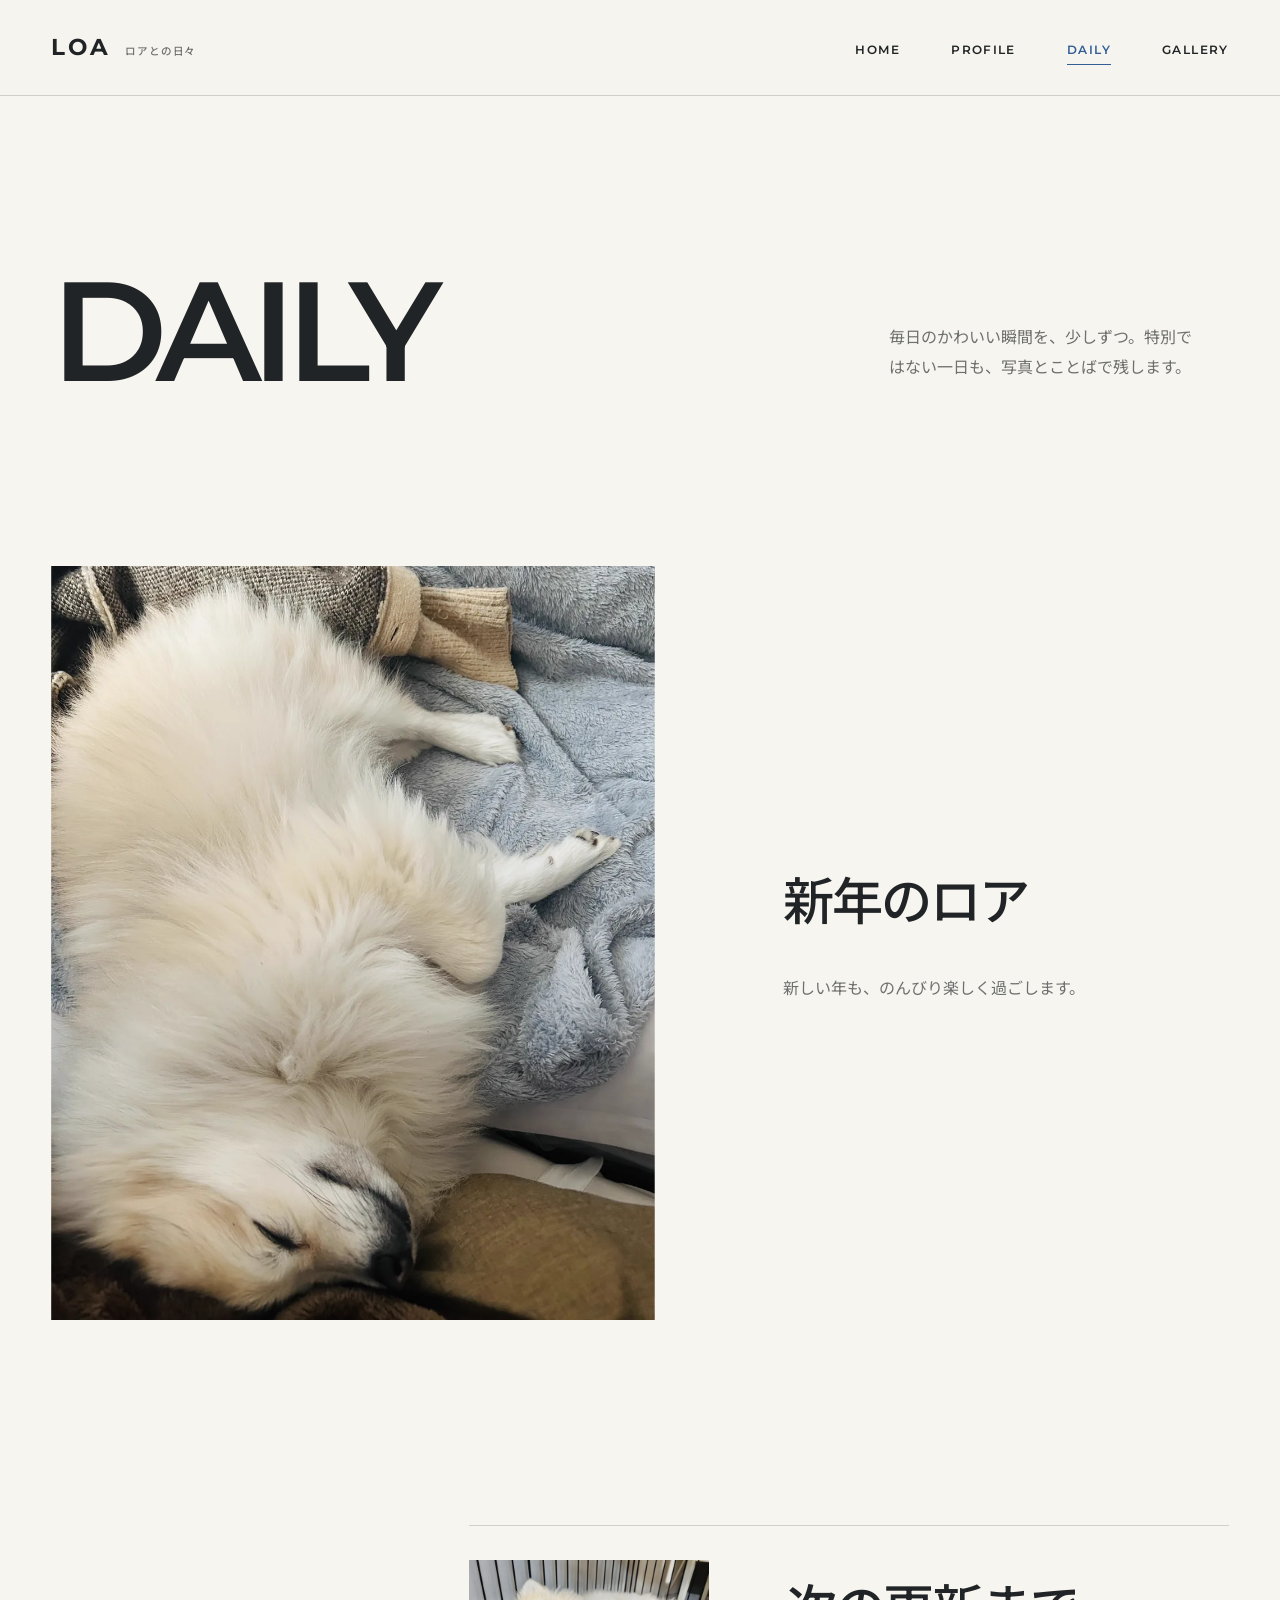
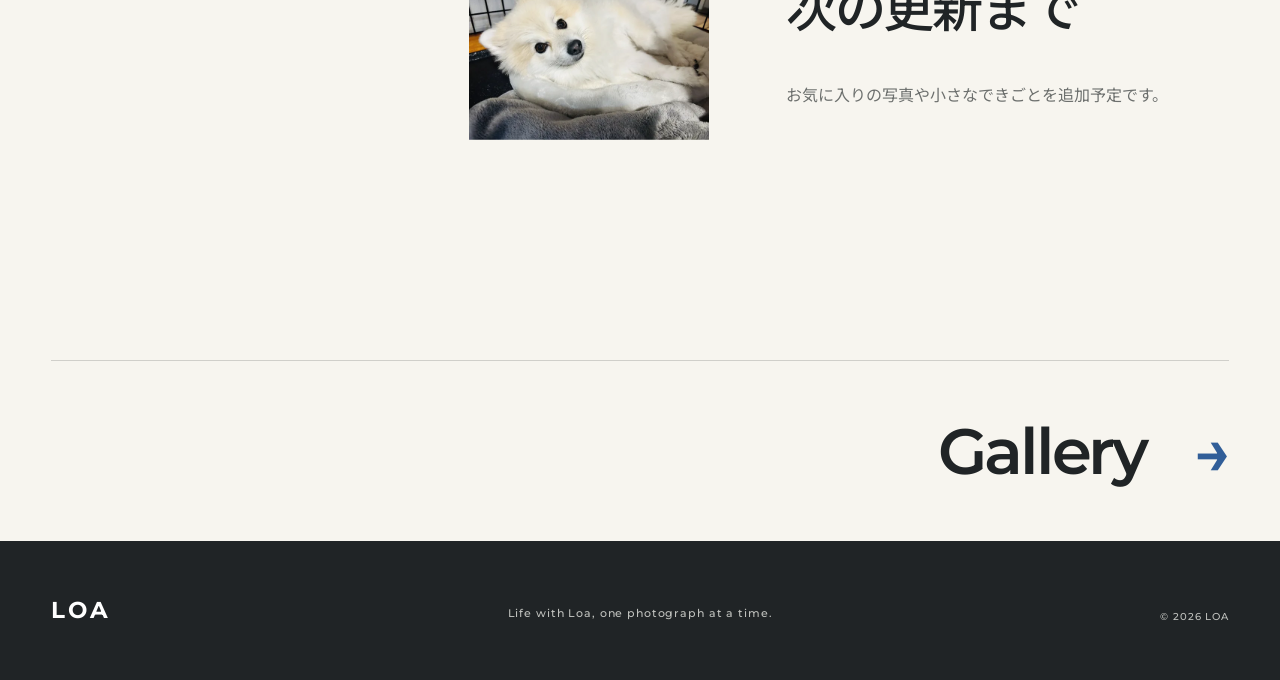
==== daily.html @ 18ad0489 "Simplify daily page heading" ====
<!doctype html><html lang="ja" class="no-js"><head>
<meta charset="utf-8"><meta name="viewport" content="width=device-width, initial-scale=1"><title>日々の記録｜LOA</title><meta name="description" content="ロアとの何気ない毎日の記録。季節の写真や家での小さな出来事を紹介します。"><link rel="canonical" href="https://kan-official.com/roa_site/daily.html">
<meta property="og:type" content="website"><meta property="og:locale" content="ja_JP"><meta property="og:site_name" content="LOA"><meta property="og:title" content="日々の記録｜LOA"><meta property="og:description" content="ロアとの何気ない毎日の記録。"><meta property="og:url" content="https://kan-official.com/roa_site/daily.html"><meta property="og:image" content="https://kan-official.com/roa_site/images/sinnnen.JPG"><meta name="twitter:card" content="summary_large_image"><meta name="theme-color" content="#f7f5ef">
<link rel="icon" href="favicon.svg" type="image/svg+xml"><link rel="preconnect" href="https://fonts.googleapis.com"><link rel="preconnect" href="https://fonts.gstatic.com" crossorigin><link href="https://fonts.googleapis.com/css2?family=Montserrat:wght@500;600;700&family=Noto+Sans+JP:wght@400;500;600&display=swap" rel="stylesheet"><link rel="stylesheet" href="style.css"><script>document.documentElement.classList.replace('no-js', 'js');</script><script src="script.js" defer></script></head>
<body><a class="skip-link" href="#main">本文へ移動</a><header class="site-header" data-header><nav class="nav" aria-label="メインナビゲーション"><a class="brand" href="index.html" aria-label="LOA ホーム">LOA<span>ロアとの日々</span></a><button class="menu-button" type="button" aria-expanded="false" aria-controls="site-menu"><span class="menu-button__label">Menu</span><span class="menu-button__icon" aria-hidden="true"></span></button><div class="menu-panel" id="site-menu"><ul><li><a href="index.html">Home</a></li><li><a href="profile.html">Profile</a></li><li><a href="daily.html" aria-current="page">Daily</a></li><li><a href="gallery.html">Gallery</a></li></ul></div></nav></header>
<main id="main"><header class="page-hero page-hero--journal section-wrap"><h1 data-reveal="text">DAILY</h1><p data-reveal="text">毎日のかわいい瞬間を、少しずつ。特別ではない一日も、写真とことばで残します。</p></header>
<section class="journal-list section-wrap" aria-label="日々の記録"><article class="journal-entry"><div class="journal-entry__image" data-reveal="image"><picture><source type="image/webp" srcset="images/optimized/sinnnen-640.webp 640w, images/optimized/sinnnen-1280.webp 1280w" sizes="(max-width: 760px) 100vw, 52vw"><img src="images/sinnnen.JPG" width="1108" height="1342" alt="新年の飾りをつけたロア" fetchpriority="high"></picture></div><div class="journal-entry__body" data-reveal="text"><h2>新年のロア</h2><p>新しい年も、のんびり楽しく過ごします。</p></div></article>
<aside class="journal-note" data-reveal="text" aria-labelledby="next-update"><div class="journal-note__image"><picture><source type="image/webp" srcset="images/optimized/hausuhyoi-640.webp 640w, images/optimized/hausuhyoi-1280.webp 1280w" sizes="(max-width: 760px) 46vw, 24vw"><img src="images/hausuhyoi.jpg" width="1477" height="1108" alt="ベッドでこちらを見つめるロア" loading="lazy" decoding="async"></picture></div><div><h2 id="next-update">次の更新まで</h2><p>お気に入りの写真や小さなできごとを追加予定です。</p></div></aside></section>
<nav class="next-page section-wrap" aria-label="次のページ"><a href="gallery.html">Gallery <span aria-hidden="true">→</span></a></nav></main>
<footer class="site-footer"><a class="brand brand--footer" href="index.html">LOA</a><p>Life with Loa, one photograph at a time.</p><small>&copy; 2026 LOA</small></footer></body></html>
---- style.css ----
:root {
    --paper: #f7f5ef;
    --ink: #202426;
    --muted: #6d706e;
    --blue: #315e98;
    --pale-blue: #d9e5f0;
    --line: rgba(32, 36, 38, .18);
    --white: #fff;
    --content: 1180px;
    --gutter: clamp(20px, 4vw, 64px);
    --ease: cubic-bezier(.22, 1, .36, 1);
}

*, *::before, *::after { box-sizing: border-box; }
html { scroll-behavior: smooth; }
body { margin: 0; overflow-x: hidden; color: var(--ink); background: var(--paper); font-family: "Noto Sans JP", system-ui, sans-serif; font-size: 16px; line-height: 1.9; }
body.menu-open, body.lightbox-open { overflow: hidden; }
img { display: block; width: 100%; height: auto; }
picture { display: block; }
a { color: inherit; }
button { color: inherit; font: inherit; }
h1, h2, p, figure { margin-top: 0; }
h1, h2 { font-weight: 500; line-height: 1.22; letter-spacing: -.04em; }
h2 { font-size: clamp(2rem, 5vw, 4.75rem); }
.section-wrap { width: min(var(--content), calc(100% - var(--gutter) * 2)); margin-inline: auto; }
.skip-link { position: fixed; z-index: 200; top: 8px; left: 8px; padding: 10px 16px; color: white; background: var(--ink); transform: translateY(-150%); }
.skip-link:focus { transform: none; }
:focus-visible { outline: 2px solid var(--blue); outline-offset: 4px; }

.site-header { position: relative; z-index: 50; height: 96px; border-bottom: 1px solid var(--line); background: rgba(247, 245, 239, .94); }
.nav { display: flex; align-items: center; justify-content: space-between; width: min(var(--content), calc(100% - var(--gutter) * 2)); height: 100%; margin-inline: auto; }
.brand { display: inline-flex; align-items: baseline; gap: 14px; font: 700 1.45rem/1 "Montserrat", sans-serif; letter-spacing: .13em; text-decoration: none; }
.brand span { color: var(--muted); font: 500 .66rem/1 "Noto Sans JP", sans-serif; letter-spacing: .08em; }
.menu-panel ul { display: flex; align-items: center; gap: clamp(22px, 4vw, 52px); margin: 0; padding: 0; list-style: none; }
.menu-panel a { position: relative; padding: 8px 0; font: 600 .72rem/1 "Montserrat", sans-serif; letter-spacing: .12em; text-decoration: none; text-transform: uppercase; }
.menu-panel a::after { content: ""; position: absolute; right: 0; bottom: 0; left: 0; height: 1px; background: var(--blue); transform: scaleX(0); transform-origin: right; transition: transform .35s var(--ease); }
.menu-panel a:hover::after, .menu-panel a[aria-current="page"]::after { transform: scaleX(1); transform-origin: left; }
.menu-panel a[aria-current="page"] { color: var(--blue); }
.menu-button { display: none; border: 0; background: transparent; }

.text-link { display: inline-flex; align-items: center; gap: 36px; padding-bottom: 7px; border-bottom: 1px solid currentColor; font-size: .86rem; font-weight: 600; letter-spacing: .06em; text-decoration: none; }
.text-link span { transition: transform .35s var(--ease); }
.text-link:hover span { transform: translate(5px, -2px); }

.hero { display: grid; grid-template-columns: minmax(0, 1.55fr) minmax(320px, .85fr); min-height: calc(100svh - 96px); }
.hero__photo { position: relative; min-height: 700px; overflow: hidden; background: #ddd; }
.hero__photo picture, .hero__photo img { height: 100%; }
.hero__photo img { object-fit: cover; object-position: center 43%; }
.photo-note { position: absolute; right: 26px; bottom: 22px; margin: 0; color: white; font: 500 .65rem/1.6 "Montserrat", sans-serif; letter-spacing: .12em; text-align: right; text-transform: uppercase; }
.hero__copy { display: flex; flex-direction: column; justify-content: center; padding: clamp(56px, 8vw, 130px) clamp(28px, 6vw, 96px); }
.hero__copy h1 { margin-bottom: 42px; font-family: "Montserrat", sans-serif; }
.hero__copy h1 span { display: block; margin-bottom: 7px; font-size: clamp(2.2rem, 4.4vw, 5rem); font-weight: 500; }
.hero__copy h1 strong { display: block; color: var(--blue); font-size: clamp(5.5rem, 10vw, 10.5rem); font-weight: 700; line-height: .8; letter-spacing: -.08em; }
.hero__lead { max-width: 33rem; margin-bottom: 38px; color: #424747; font-size: clamp(.96rem, 1.3vw, 1.08rem); line-height: 2.1; }

.intro { display: grid; grid-template-columns: 1fr; gap: clamp(42px, 5vw, 72px); padding-block: clamp(110px, 17vw, 230px); }
.intro h2 { margin: 0; font-size: clamp(2.2rem, 3.8vw, 4.6rem); }
.intro > p { max-width: none; margin: 0; color: var(--muted); font-size: clamp(.82rem, .95vw, 1rem); white-space: nowrap; }
.section-heading { display: flex; align-items: end; justify-content: space-between; gap: 40px; margin-bottom: clamp(46px, 7vw, 90px); }
.section-heading h2 { margin: 0; }
.selection { padding-top: clamp(64px, 8vw, 110px); padding-bottom: clamp(120px, 18vw, 240px); border-top: 1px solid var(--line); }
.selection-grid { display: grid; grid-template-columns: minmax(0, 1.35fr) minmax(230px, .65fr); gap: clamp(28px, 8vw, 110px); align-items: end; }
.selection-grid figure { margin-bottom: 0; }
.selection-grid__main img { aspect-ratio: 4 / 5; object-fit: cover; }
.selection-grid__side { padding-bottom: 5vw; }
.selection-grid__side img { aspect-ratio: 4 / 3; object-fit: cover; }
figcaption { display: flex; justify-content: space-between; gap: 20px; margin-top: 12px; color: var(--muted); font: 500 .64rem/1.5 "Montserrat", sans-serif; letter-spacing: .1em; text-transform: uppercase; }

.journal-callout { display: grid; grid-template-columns: 1fr; padding-block: clamp(90px, 13vw, 170px); border-top: 1px solid var(--line); }
.journal-callout > div { grid-column: 1; }
.journal-callout h2 { max-width: 900px; margin-bottom: 32px; padding-bottom: 32px; border-bottom: 1px solid var(--line); font-size: clamp(2.2rem, 4vw, 4rem); }
.journal-callout div > p { max-width: 620px; margin-bottom: 34px; color: var(--muted); }
.profile-callout { display: grid; grid-template-columns: 1fr 1fr; align-items: center; gap: clamp(46px, 10vw, 140px); padding-bottom: clamp(120px, 18vw, 230px); }
.profile-callout__image img { aspect-ratio: 4 / 5; object-fit: cover; }
.profile-callout h2 { font: 600 clamp(3.6rem, 7vw, 7rem)/.9 "Montserrat", sans-serif; letter-spacing: -.07em; }
.profile-callout p { max-width: 430px; margin-bottom: 38px; color: var(--muted); }
.instagram { display: flex; align-items: end; justify-content: space-between; gap: 50px; padding-block: clamp(70px, 9vw, 115px); border-top: 1px solid var(--line); }
.instagram h2 { margin: 0; font: 500 clamp(2rem, 4vw, 4.2rem)/1.05 "Montserrat", sans-serif; }
.text-link--large { font: 600 clamp(1.2rem, 2vw, 1.75rem)/1.2 "Montserrat", sans-serif; }

.page-hero { display: grid; grid-template-columns: .5fr 1.15fr .55fr; gap: 46px; align-items: end; padding-block: clamp(90px, 14vw, 190px); }
.page-hero h1 { margin: 0; font: 600 clamp(4.6rem, 11vw, 10.5rem)/.79 "Montserrat", sans-serif; letter-spacing: -.075em; }
.page-hero h1 em { color: var(--blue); font-style: normal; }
.page-hero > p:last-child { max-width: 310px; margin: 0 0 5px; color: var(--muted); }
.page-hero--profile { grid-template-columns: minmax(0, 1.3fr) minmax(400px, .7fr); }
.page-hero--profile h1 { white-space: nowrap; font-size: clamp(4.5rem, 8.4vw, 9rem); }
.page-hero--profile > p span { display: block; width: max-content; white-space: nowrap; }
.profile-layout { display: grid; grid-template-columns: 1.12fr .88fr; gap: clamp(50px, 11vw, 150px); align-items: center; padding-bottom: clamp(120px, 18vw, 230px); }
.profile-layout__photo img { aspect-ratio: 3 / 4; object-fit: cover; }
.profile-layout__copy h2 { margin-bottom: 32px; font-size: clamp(2.2rem, 4.3vw, 4.4rem); }
.profile-layout__copy h2 span { display: block; width: max-content; white-space: nowrap; }
.profile-layout__copy > p { color: var(--muted); }
.facts { display: grid; grid-template-columns: minmax(260px, .72fr) minmax(0, 1.28fr); gap: clamp(56px, 9vw, 118px); align-items: start; padding-block: clamp(84px, 10vw, 132px); border-top: 1px solid var(--line); }
.facts__intro { position: sticky; top: 132px; padding-top: 8px; }
.facts h2 { margin: 0 0 26px; font-size: clamp(2.8rem, 4.6vw, 4.5rem); }
.facts__lead { max-width: 18rem; margin: 0; color: var(--muted); font-size: .94rem; line-height: 2; }
.facts__content { min-width: 0; }
.facts__photo { position: relative; margin: 0 0 34px; }
.facts__photo img { aspect-ratio: 16 / 9; object-fit: cover; object-position: center 61%; }
.facts dl { margin: 0; padding: 0; border-top: 1px solid var(--ink); border-bottom: 1px solid var(--line); }
.facts dl div { display: grid; grid-template-columns: 132px 1fr; align-items: baseline; padding: 24px 2px; border-bottom: 1px solid var(--line); }
.facts dl div:last-child { border-bottom: 0; }
.facts dt { color: var(--muted); font-size: .75rem; letter-spacing: .08em; }
.facts dd { margin: 0; font-size: clamp(1rem, 1.35vw, 1.18rem); font-weight: 500; letter-spacing: .01em; }
.next-page { display: flex; align-items: center; justify-content: flex-end; padding-block: 58px; border-top: 1px solid var(--line); }
.next-page a { display: flex; gap: 48px; font: 600 clamp(2.2rem, 5vw, 4.8rem)/1 "Montserrat", sans-serif; letter-spacing: -.05em; text-decoration: none; }
.next-page a span { color: var(--blue); transition: transform .35s var(--ease); }
.next-page a:hover span { transform: translateX(8px); }

.page-hero--journal, .page-hero--gallery { grid-template-columns: minmax(0, 1.4fr) minmax(240px, .6fr); }
.journal-list { padding-bottom: clamp(120px, 18vw, 220px); }
.journal-entry { display: grid; grid-template-columns: 1.15fr .85fr; gap: clamp(45px, 10vw, 130px); align-items: center; }
.journal-entry__image img { aspect-ratio: 4 / 5; object-fit: cover; }
.journal-entry__body h2, .journal-note h2 { font-size: clamp(2rem, 4vw, 4.1rem); }
.journal-entry__body > p:last-child, .journal-note p:last-child { color: var(--muted); }
.journal-note { display: grid; grid-template-columns: 240px 1fr; gap: clamp(30px, 6vw, 80px); align-items: center; width: min(760px, 80%); margin: clamp(100px, 16vw, 210px) 0 0 auto; padding-top: 34px; border-top: 1px solid var(--line); }
.journal-note__image img { aspect-ratio: 4 / 3; object-fit: cover; }

.gallery { display: grid; grid-template-columns: repeat(12, 1fr); gap: clamp(70px, 12vw, 170px) clamp(16px, 3vw, 42px); padding-bottom: clamp(120px, 18vw, 230px); }
.gallery-item { margin: 0; }
.gallery-item button { display: block; width: 100%; padding: 0; overflow: hidden; border: 0; background: transparent; cursor: zoom-in; }
.gallery-item img { transition: transform .7s var(--ease); }
.gallery-item button:hover img { transform: scale(1.025); }
.gallery-item--portrait { grid-column: 1 / span 7; }
.gallery-item--small { grid-column: 9 / span 4; align-self: end; }
.gallery-item--offset { grid-column: 2 / span 5; }
.gallery-item--landscape { grid-column: 7 / span 6; margin-top: 9vw; }
.gallery-item--portrait-end { grid-column: 4 / span 6; }
.gallery-item figcaption span { color: var(--blue); }

.lightbox[hidden] { display: none; }
.lightbox { position: fixed; z-index: 100; inset: 0; display: grid; place-items: center; color: white; }
.lightbox__backdrop { position: absolute; inset: 0; background: rgba(15, 17, 18, .95); }
.lightbox__content { position: relative; display: flex; flex-direction: column; width: min(100% - 40px, 1380px); height: min(100% - 36px, 900px); }
.lightbox__close { align-self: end; margin-bottom: 12px; padding: 8px 0 8px 18px; border: 0; color: white; background: transparent; font: 500 .72rem/1 "Montserrat", sans-serif; letter-spacing: .1em; text-transform: uppercase; cursor: pointer; }
.lightbox__close span { margin-left: 9px; font-size: 1.4rem; }
.lightbox__stage { display: grid; grid-template-columns: 54px minmax(0, 1fr) 54px; flex: 1; align-items: center; min-height: 0; }
.lightbox__stage img { width: 100%; height: 100%; object-fit: contain; }
.lightbox__nav { width: 46px; height: 46px; border: 1px solid rgba(255,255,255,.45); border-radius: 50%; color: white; background: transparent; cursor: pointer; }
.lightbox__meta { display: flex; justify-content: space-between; gap: 30px; padding: 14px 54px 0; font-size: .78rem; }
.lightbox__meta p { margin: 0; }

.site-footer { display: grid; grid-template-columns: 1fr auto 1fr; align-items: end; gap: 30px; padding: 58px var(--gutter); color: var(--paper); background: var(--ink); }
.brand--footer { color: white; }
.site-footer p { margin: 0; color: #bfc1bd; font: 500 .68rem/1.6 "Montserrat", sans-serif; letter-spacing: .08em; }
.site-footer small { justify-self: end; color: #bfc1bd; font: 500 .65rem/1 "Montserrat", sans-serif; letter-spacing: .08em; }

.js [data-reveal] { opacity: 0; }
.js [data-reveal="image"] { clip-path: inset(0 0 12% 0); transform: translateY(16px); }
.js [data-reveal="text"] { transform: translateY(24px); }
.js [data-reveal].is-visible { opacity: 1; transform: none; transition: opacity .8s var(--ease), transform .9s var(--ease), clip-path 1.05s var(--ease); clip-path: inset(0); }

@media (max-width: 1100px) {
    .page-hero--profile, .profile-layout { grid-template-columns: 1fr; }
    .page-hero--profile { align-items: start; }
    .page-hero--profile > p:last-child { max-width: none; white-space: nowrap; font-size: clamp(.72rem, 1.8vw, 1rem); }
    .profile-layout { gap: 70px; }
    .profile-layout__copy h2 { white-space: nowrap; }
}

@media (max-width: 900px) {
    .site-header { height: 76px; }
    .brand span { display: none; }
    .menu-button { position: relative; z-index: 2; display: flex; align-items: center; gap: 12px; padding: 10px 0; cursor: pointer; }
    .menu-button__label { font: 600 .68rem/1 "Montserrat", sans-serif; letter-spacing: .12em; text-transform: uppercase; }
    .menu-button__icon, .menu-button__icon::before { display: block; width: 24px; height: 1px; background: currentColor; transition: transform .35s var(--ease); }
    .menu-button__icon { position: relative; }
    .menu-button__icon::before { content: ""; position: absolute; top: 7px; }
    .menu-button[aria-expanded="true"] .menu-button__icon { transform: translateY(3px) rotate(45deg); }
    .menu-button[aria-expanded="true"] .menu-button__icon::before { transform: translateY(-7px) rotate(-90deg); }
    .menu-panel { position: fixed; inset: 0; display: grid; place-items: center; padding: 100px 30px 40px; visibility: hidden; background: var(--paper); opacity: 0; transform: translateY(-12px); transition: opacity .35s var(--ease), transform .35s var(--ease), visibility .35s; }
    .menu-panel.is-open { visibility: visible; opacity: 1; transform: none; }
    .menu-panel ul { flex-direction: column; align-items: flex-start; gap: 28px; }
    .menu-panel a { font-size: clamp(2.4rem, 11vw, 5rem); letter-spacing: -.04em; text-transform: none; }
    .hero { grid-template-columns: 1fr; }
    .hero__photo { min-height: 70svh; }
    .hero__copy { padding-block: 74px 105px; }
    .intro, .profile-layout, .facts, .journal-entry { grid-template-columns: 1fr; }
    .intro > p { white-space: normal; }
    .facts { gap: 56px; }
    .facts__intro { position: static; max-width: 32rem; }
    .page-hero, .page-hero--journal, .page-hero--gallery, .page-hero--profile { grid-template-columns: 1fr; align-items: start; }
    .page-hero > p:last-child { max-width: 520px; }
    .profile-layout { gap: 70px; }
}

@media (max-width: 650px) {
    :root { --gutter: 20px; }
    .section-wrap { width: calc(100% - 40px); }
    .hero__photo { min-height: 62svh; }
    .hero__copy { padding: 60px 24px 96px; }
    .hero__copy h1 strong { font-size: clamp(5.3rem, 29vw, 7rem); }
    .hero__lead br { display: none; }
    .intro { grid-template-columns: 1fr; gap: 42px; padding-block: 110px; }
    .section-heading { align-items: flex-start; flex-direction: column; }
    .selection-grid { grid-template-columns: 1fr; }
    .selection-grid__side { width: 72%; margin-left: auto; padding-top: 40px; padding-bottom: 0; }
    .journal-callout { grid-template-columns: 1fr; gap: 30px; }
    .journal-callout > div { grid-column: auto; }
    .profile-callout { grid-template-columns: 1fr; }
    .profile-callout > div:last-child { padding: 28px 0 0 10vw; }
    .instagram { align-items: flex-start; flex-direction: column; }
    .page-hero { padding-block: 85px 115px; }
    .page-hero h1 { font-size: clamp(4rem, 20vw, 6rem); }
    .page-hero--profile h1 { font-size: clamp(3rem, 15.5vw, 6rem); }
    .page-hero--profile > p:last-child { font-size: clamp(.58rem, 3.5vw, .9rem); letter-spacing: -.03em; }
    .profile-layout__copy h2 { font-size: clamp(1.55rem, 6.4vw, 2.4rem); }
    .facts { gap: 44px; padding-block: 78px 96px; }
    .facts h2 { font-size: clamp(2.5rem, 13vw, 3.8rem); }
    .facts__photo { margin-bottom: 28px; }
    .facts__photo img { aspect-ratio: 4 / 3; }
    .facts dl div { grid-template-columns: 90px 1fr; }
    .next-page { align-items: flex-start; flex-direction: column; gap: 26px; }
    .journal-note { grid-template-columns: 1fr; width: 85%; }
    .journal-note__image { width: 66%; }
    .gallery { display: block; }
    .gallery-item { margin-bottom: 90px; }
    .gallery-item--small { width: 75%; margin-left: auto; }
    .gallery-item--offset { width: 88%; }
    .gallery-item--landscape { margin-top: 0; }
    .gallery-item--portrait-end { width: 90%; margin-left: auto; }
    .lightbox__content { width: calc(100% - 20px); height: calc(100% - 24px); }
    .lightbox__stage { grid-template-columns: 44px minmax(0, 1fr) 44px; }
    .lightbox__nav { width: 38px; height: 38px; }
    .lightbox__meta { padding-inline: 6px; }
    .site-footer { grid-template-columns: 1fr; align-items: start; }
    .site-footer small { justify-self: start; }
}

@media (prefers-reduced-motion: reduce) {
    html { scroll-behavior: auto; }
    *, *::before, *::after { scroll-behavior: auto !important; animation-duration: .01ms !important; animation-iteration-count: 1 !important; transition-duration: .01ms !important; }
    .js [data-reveal] { opacity: 1; transform: none; clip-path: none; }
}
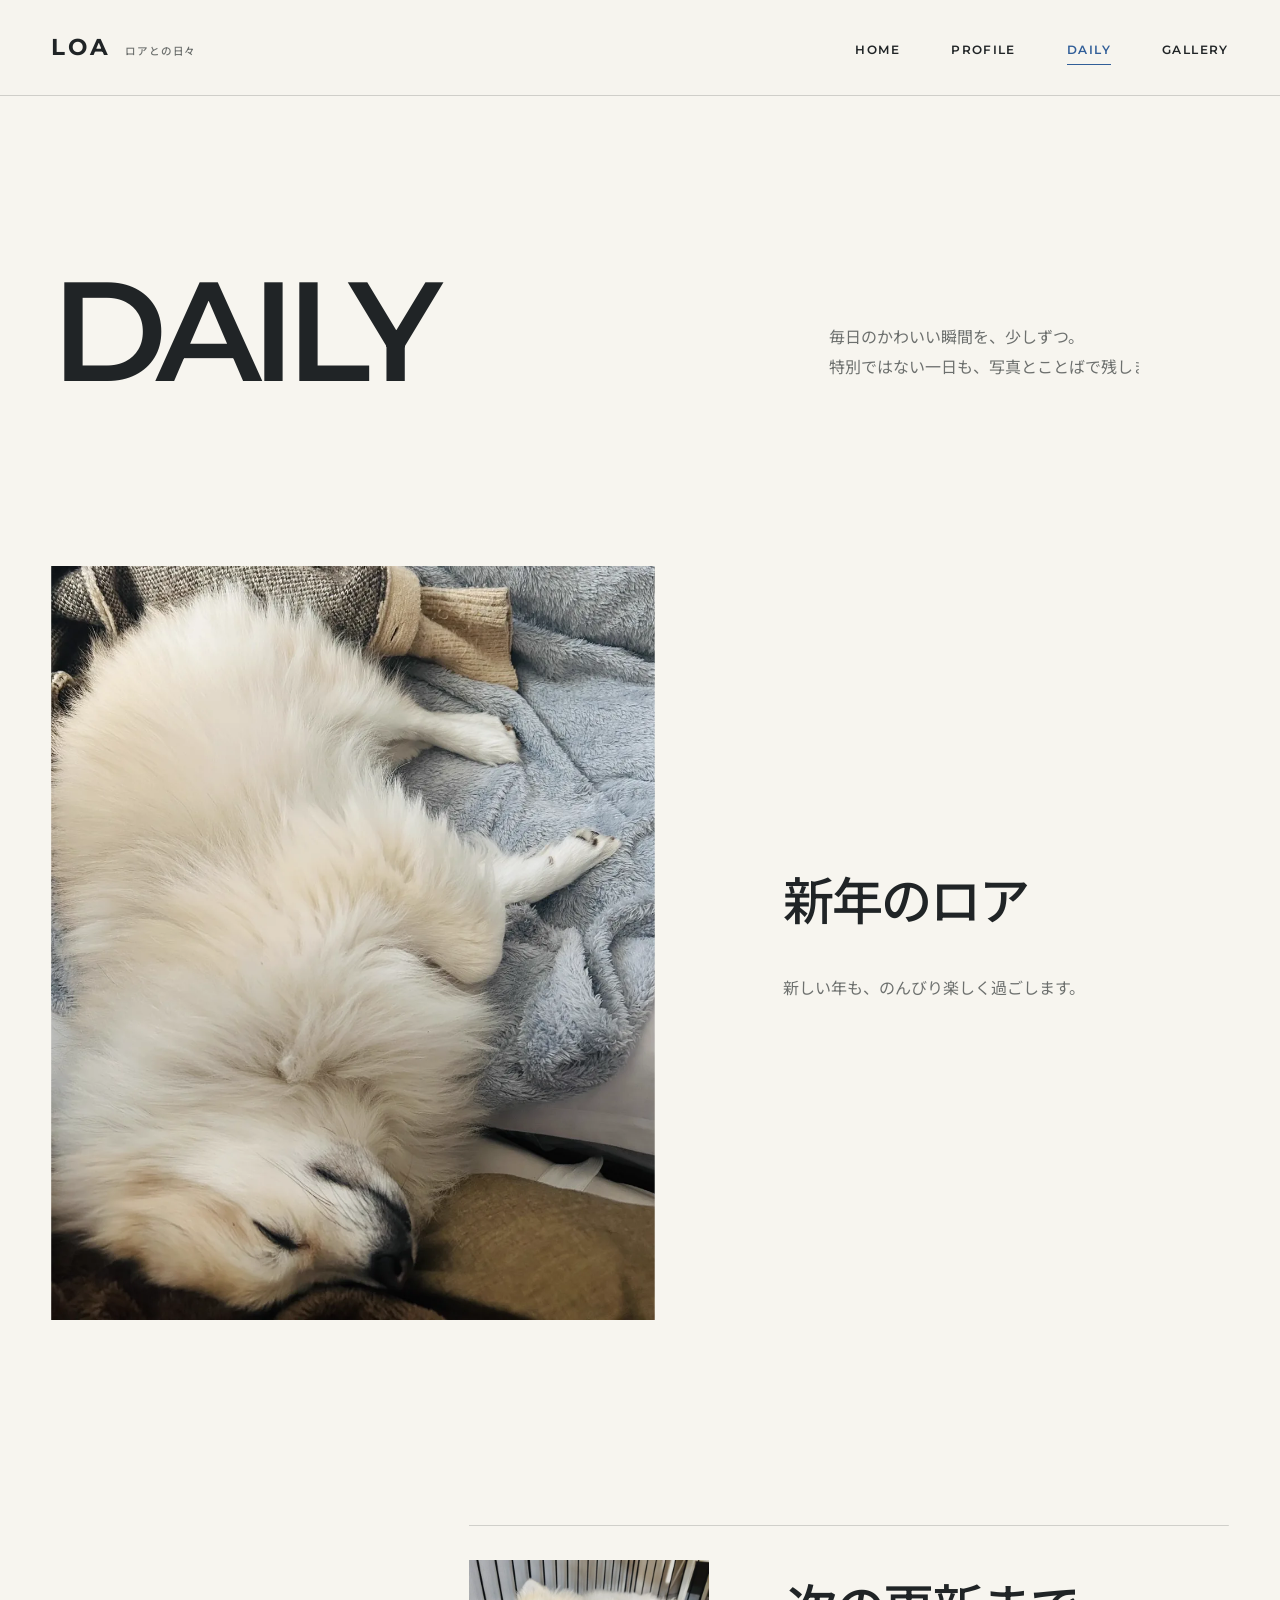
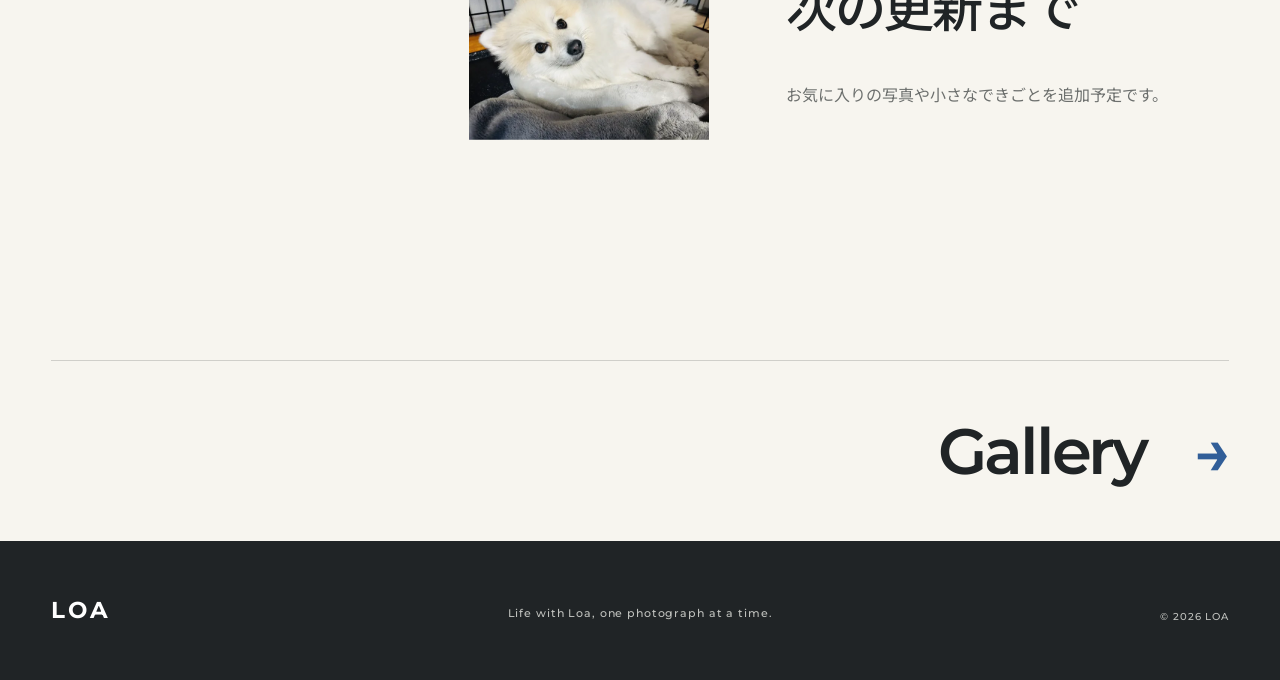
==== commit d9aee4e8: "Lock daily introduction to two lines" ====
--- a/daily.html
+++ b/daily.html
@@ -3,7 +3,7 @@
 <meta property="og:type" content="website"><meta property="og:locale" content="ja_JP"><meta property="og:site_name" content="LOA"><meta property="og:title" content="日々の記録｜LOA"><meta property="og:description" content="ロアとの何気ない毎日の記録。"><meta property="og:url" content="https://kan-official.com/roa_site/daily.html"><meta property="og:image" content="https://kan-official.com/roa_site/images/sinnnen.JPG"><meta name="twitter:card" content="summary_large_image"><meta name="theme-color" content="#f7f5ef">
 <link rel="icon" href="favicon.svg" type="image/svg+xml"><link rel="preconnect" href="https://fonts.googleapis.com"><link rel="preconnect" href="https://fonts.gstatic.com" crossorigin><link href="https://fonts.googleapis.com/css2?family=Montserrat:wght@500;600;700&family=Noto+Sans+JP:wght@400;500;600&display=swap" rel="stylesheet"><link rel="stylesheet" href="style.css"><script>document.documentElement.classList.replace('no-js', 'js');</script><script src="script.js" defer></script></head>
 <body><a class="skip-link" href="#main">本文へ移動</a><header class="site-header" data-header><nav class="nav" aria-label="メインナビゲーション"><a class="brand" href="index.html" aria-label="LOA ホーム">LOA<span>ロアとの日々</span></a><button class="menu-button" type="button" aria-expanded="false" aria-controls="site-menu"><span class="menu-button__label">Menu</span><span class="menu-button__icon" aria-hidden="true"></span></button><div class="menu-panel" id="site-menu"><ul><li><a href="index.html">Home</a></li><li><a href="profile.html">Profile</a></li><li><a href="daily.html" aria-current="page">Daily</a></li><li><a href="gallery.html">Gallery</a></li></ul></div></nav></header>
-<main id="main"><header class="page-hero page-hero--journal section-wrap"><h1 data-reveal="text">DAILY</h1><p data-reveal="text">毎日のかわいい瞬間を、少しずつ。特別ではない一日も、写真とことばで残します。</p></header>
+<main id="main"><header class="page-hero page-hero--journal section-wrap"><h1 data-reveal="text">DAILY</h1><p data-reveal="text"><span>毎日のかわいい瞬間を、少しずつ。</span><span>特別ではない一日も、写真とことばで残します。</span></p></header>
 <section class="journal-list section-wrap" aria-label="日々の記録"><article class="journal-entry"><div class="journal-entry__image" data-reveal="image"><picture><source type="image/webp" srcset="images/optimized/sinnnen-640.webp 640w, images/optimized/sinnnen-1280.webp 1280w" sizes="(max-width: 760px) 100vw, 52vw"><img src="images/sinnnen.JPG" width="1108" height="1342" alt="新年の飾りをつけたロア" fetchpriority="high"></picture></div><div class="journal-entry__body" data-reveal="text"><h2>新年のロア</h2><p>新しい年も、のんびり楽しく過ごします。</p></div></article>
 <aside class="journal-note" data-reveal="text" aria-labelledby="next-update"><div class="journal-note__image"><picture><source type="image/webp" srcset="images/optimized/hausuhyoi-640.webp 640w, images/optimized/hausuhyoi-1280.webp 1280w" sizes="(max-width: 760px) 46vw, 24vw"><img src="images/hausuhyoi.jpg" width="1477" height="1108" alt="ベッドでこちらを見つめるロア" loading="lazy" decoding="async"></picture></div><div><h2 id="next-update">次の更新まで</h2><p>お気に入りの写真や小さなできごとを追加予定です。</p></div></aside></section>
 <nav class="next-page section-wrap" aria-label="次のページ"><a href="gallery.html">Gallery <span aria-hidden="true">→</span></a></nav></main>
--- a/style.css
+++ b/style.css
@@ -107,7 +107,9 @@
 .next-page a span { color: var(--blue); transition: transform .35s var(--ease); }
 .next-page a:hover span { transform: translateX(8px); }
 
-.page-hero--journal, .page-hero--gallery { grid-template-columns: minmax(0, 1.4fr) minmax(240px, .6fr); }
+.page-hero--journal { grid-template-columns: minmax(0, 1.3fr) minmax(400px, .7fr); }
+.page-hero--journal > p span { display: block; width: max-content; white-space: nowrap; }
+.page-hero--gallery { grid-template-columns: minmax(0, 1.4fr) minmax(240px, .6fr); }
 .journal-list { padding-bottom: clamp(120px, 18vw, 220px); }
 .journal-entry { display: grid; grid-template-columns: 1.15fr .85fr; gap: clamp(45px, 10vw, 130px); align-items: center; }
 .journal-entry__image img { aspect-ratio: 4 / 5; object-fit: cover; }
@@ -204,6 +206,7 @@
     .page-hero h1 { font-size: clamp(4rem, 20vw, 6rem); }
     .page-hero--profile h1 { font-size: clamp(3rem, 15.5vw, 6rem); }
     .page-hero--profile > p:last-child { font-size: clamp(.58rem, 3.5vw, .9rem); letter-spacing: -.03em; }
+    .page-hero--journal > p:last-child { font-size: clamp(.58rem, 3.5vw, .9rem); letter-spacing: -.03em; }
     .profile-layout__copy h2 { font-size: clamp(1.55rem, 6.4vw, 2.4rem); }
     .facts { gap: 44px; padding-block: 78px 96px; }
     .facts h2 { font-size: clamp(2.5rem, 13vw, 3.8rem); }
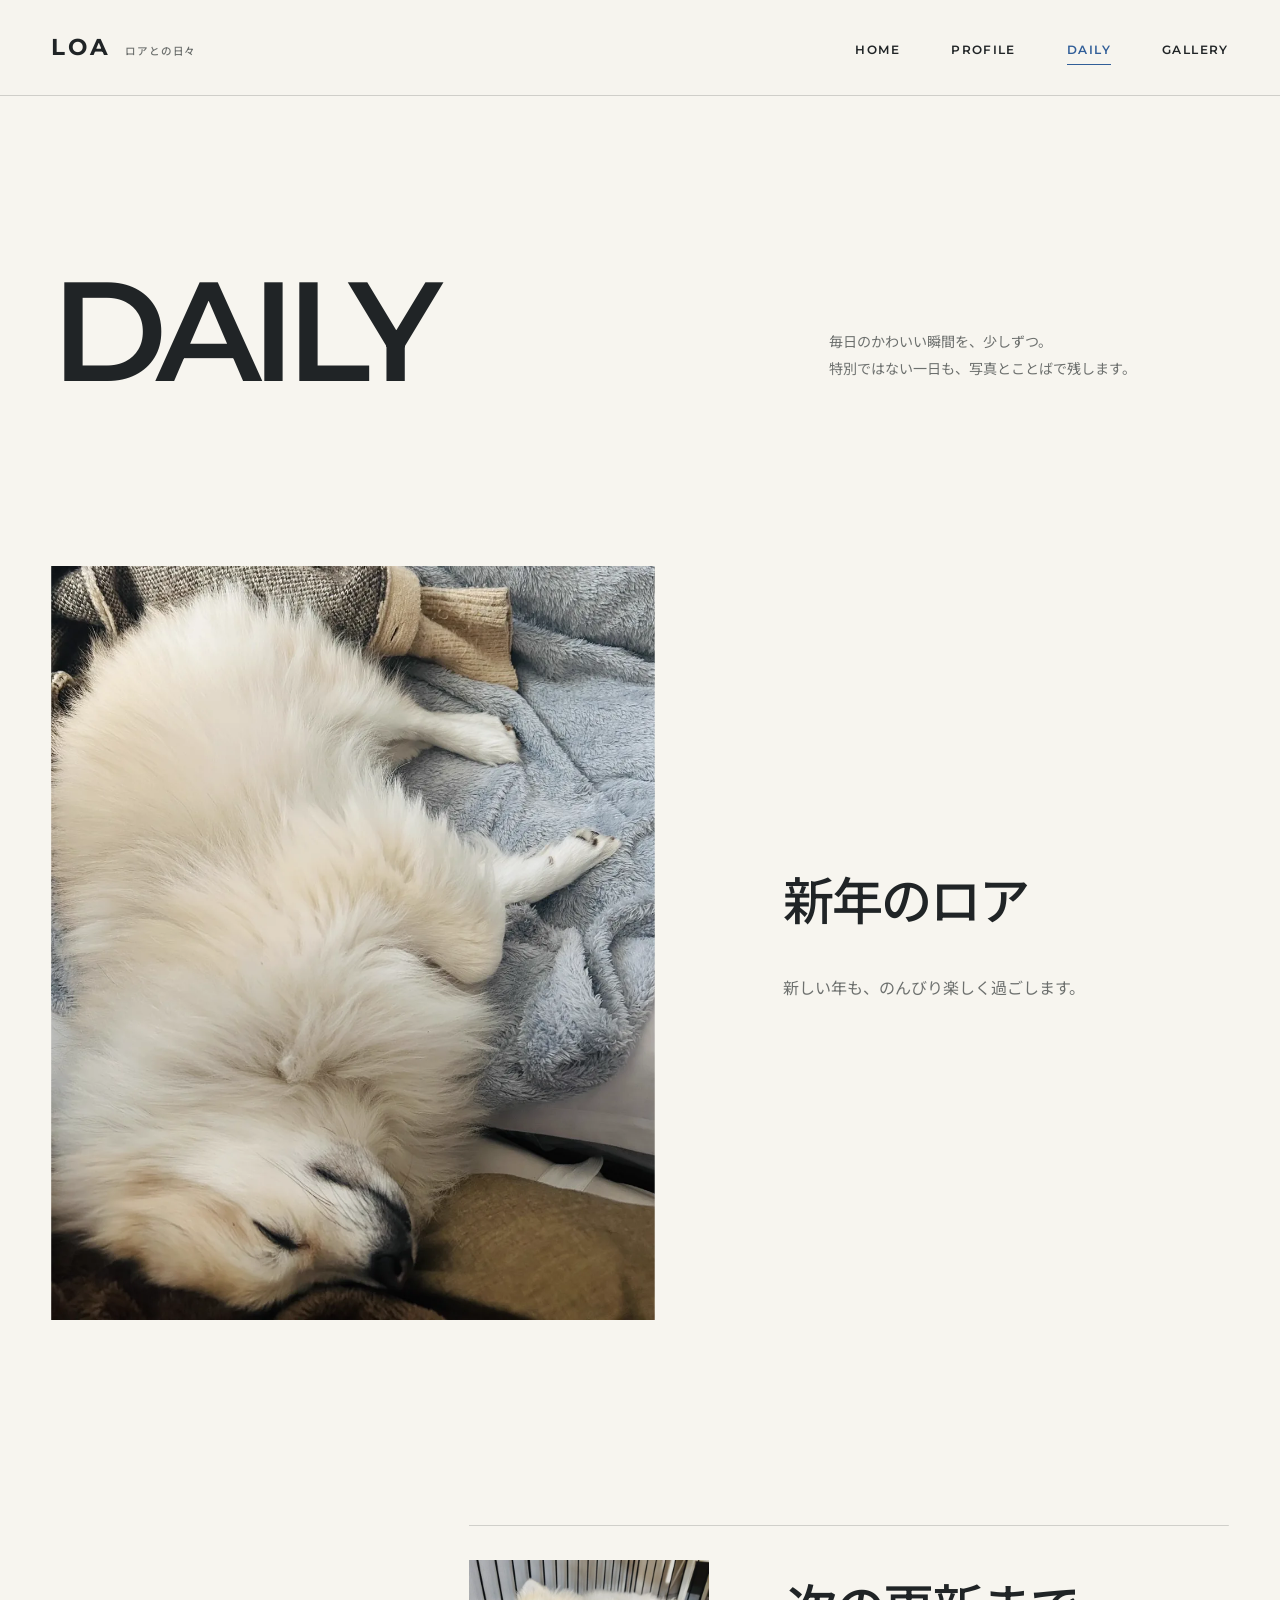
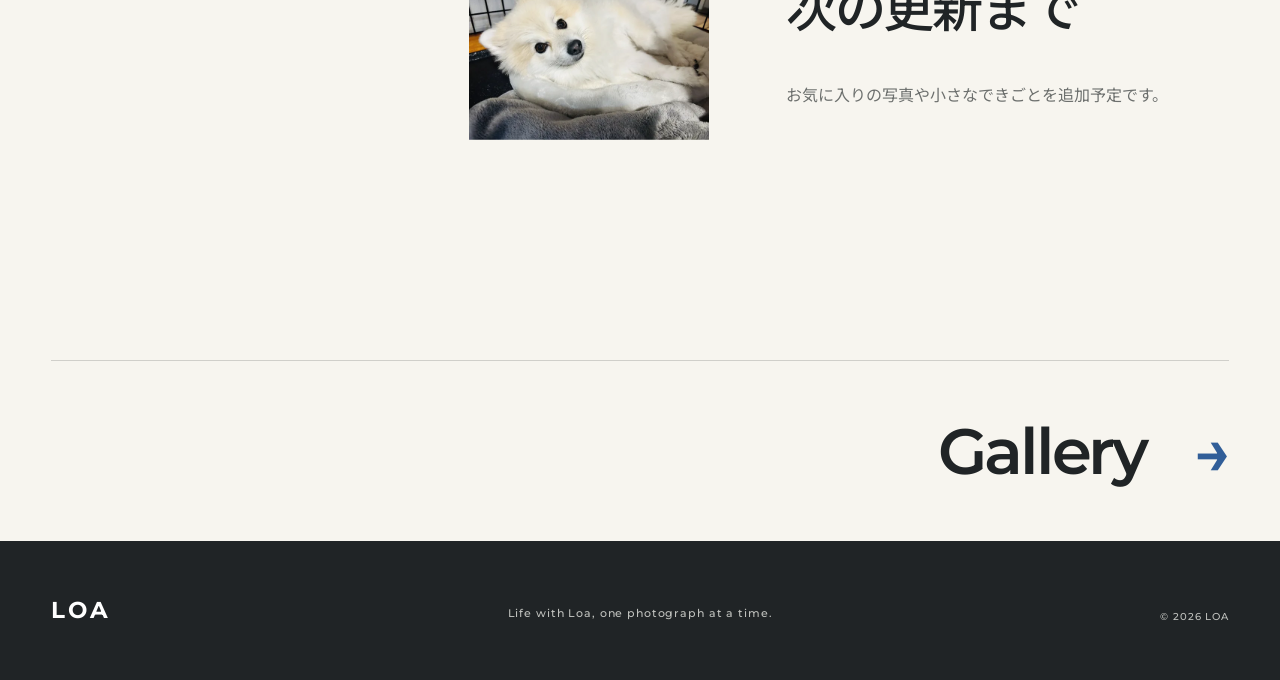
==== commit 5d321ba7: "Fit fixed intro lines to available width" ====
--- a/daily.html
+++ b/daily.html
@@ -1,9 +1,9 @@
 <!doctype html><html lang="ja" class="no-js"><head>
 <meta charset="utf-8"><meta name="viewport" content="width=device-width, initial-scale=1"><title>日々の記録｜LOA</title><meta name="description" content="ロアとの何気ない毎日の記録。季節の写真や家での小さな出来事を紹介します。"><link rel="canonical" href="https://kan-official.com/roa_site/daily.html">
 <meta property="og:type" content="website"><meta property="og:locale" content="ja_JP"><meta property="og:site_name" content="LOA"><meta property="og:title" content="日々の記録｜LOA"><meta property="og:description" content="ロアとの何気ない毎日の記録。"><meta property="og:url" content="https://kan-official.com/roa_site/daily.html"><meta property="og:image" content="https://kan-official.com/roa_site/images/sinnnen.JPG"><meta name="twitter:card" content="summary_large_image"><meta name="theme-color" content="#f7f5ef">
-<link rel="icon" href="favicon.svg" type="image/svg+xml"><link rel="preconnect" href="https://fonts.googleapis.com"><link rel="preconnect" href="https://fonts.gstatic.com" crossorigin><link href="https://fonts.googleapis.com/css2?family=Montserrat:wght@500;600;700&family=Noto+Sans+JP:wght@400;500;600&display=swap" rel="stylesheet"><link rel="stylesheet" href="style.css"><script>document.documentElement.classList.replace('no-js', 'js');</script><script src="script.js" defer></script></head>
+<link rel="icon" href="favicon.svg" type="image/svg+xml"><link rel="preconnect" href="https://fonts.googleapis.com"><link rel="preconnect" href="https://fonts.gstatic.com" crossorigin><link href="https://fonts.googleapis.com/css2?family=Montserrat:wght@500;600;700&family=Noto+Sans+JP:wght@400;500;600&display=swap" rel="stylesheet"><link rel="stylesheet" href="style.css?v=20261015-2"><script>document.documentElement.classList.replace('no-js', 'js');</script><script src="script.js?v=20261015-2" defer></script></head>
 <body><a class="skip-link" href="#main">本文へ移動</a><header class="site-header" data-header><nav class="nav" aria-label="メインナビゲーション"><a class="brand" href="index.html" aria-label="LOA ホーム">LOA<span>ロアとの日々</span></a><button class="menu-button" type="button" aria-expanded="false" aria-controls="site-menu"><span class="menu-button__label">Menu</span><span class="menu-button__icon" aria-hidden="true"></span></button><div class="menu-panel" id="site-menu"><ul><li><a href="index.html">Home</a></li><li><a href="profile.html">Profile</a></li><li><a href="daily.html" aria-current="page">Daily</a></li><li><a href="gallery.html">Gallery</a></li></ul></div></nav></header>
-<main id="main"><header class="page-hero page-hero--journal section-wrap"><h1 data-reveal="text">DAILY</h1><p data-reveal="text"><span>毎日のかわいい瞬間を、少しずつ。</span><span>特別ではない一日も、写真とことばで残します。</span></p></header>
+<main id="main"><header class="page-hero page-hero--journal section-wrap"><h1 data-reveal="text">DAILY</h1><p data-reveal="text" data-fit-lines><span>毎日のかわいい瞬間を、少しずつ。</span><span>特別ではない一日も、写真とことばで残します。</span></p></header>
 <section class="journal-list section-wrap" aria-label="日々の記録"><article class="journal-entry"><div class="journal-entry__image" data-reveal="image"><picture><source type="image/webp" srcset="images/optimized/sinnnen-640.webp 640w, images/optimized/sinnnen-1280.webp 1280w" sizes="(max-width: 760px) 100vw, 52vw"><img src="images/sinnnen.JPG" width="1108" height="1342" alt="新年の飾りをつけたロア" fetchpriority="high"></picture></div><div class="journal-entry__body" data-reveal="text"><h2>新年のロア</h2><p>新しい年も、のんびり楽しく過ごします。</p></div></article>
 <aside class="journal-note" data-reveal="text" aria-labelledby="next-update"><div class="journal-note__image"><picture><source type="image/webp" srcset="images/optimized/hausuhyoi-640.webp 640w, images/optimized/hausuhyoi-1280.webp 1280w" sizes="(max-width: 760px) 46vw, 24vw"><img src="images/hausuhyoi.jpg" width="1477" height="1108" alt="ベッドでこちらを見つめるロア" loading="lazy" decoding="async"></picture></div><div><h2 id="next-update">次の更新まで</h2><p>お気に入りの写真や小さなできごとを追加予定です。</p></div></aside></section>
 <nav class="next-page section-wrap" aria-label="次のページ"><a href="gallery.html">Gallery <span aria-hidden="true">→</span></a></nav></main>
--- a/style.css
+++ b/style.css
@@ -84,6 +84,7 @@
 .page-hero > p:last-child { max-width: 310px; margin: 0 0 5px; color: var(--muted); }
 .page-hero--profile { grid-template-columns: minmax(0, 1.3fr) minmax(400px, .7fr); }
 .page-hero--profile h1 { white-space: nowrap; font-size: clamp(4.5rem, 8.4vw, 9rem); }
+.page-hero--profile > p, .page-hero--journal > p { width: 100%; max-width: none; min-width: 0; }
 .page-hero--profile > p span { display: block; width: max-content; white-space: nowrap; }
 .profile-layout { display: grid; grid-template-columns: 1.12fr .88fr; gap: clamp(50px, 11vw, 150px); align-items: center; padding-bottom: clamp(120px, 18vw, 230px); }
 .profile-layout__photo img { aspect-ratio: 3 / 4; object-fit: cover; }
@@ -205,8 +206,8 @@
     .page-hero { padding-block: 85px 115px; }
     .page-hero h1 { font-size: clamp(4rem, 20vw, 6rem); }
     .page-hero--profile h1 { font-size: clamp(3rem, 15.5vw, 6rem); }
-    .page-hero--profile > p:last-child { font-size: clamp(.58rem, 3.5vw, .9rem); letter-spacing: -.03em; }
-    .page-hero--journal > p:last-child { font-size: clamp(.58rem, 3.5vw, .9rem); letter-spacing: -.03em; }
+    .page-hero--profile > p:last-child,
+    .page-hero--journal > p:last-child { font-size: clamp(.52rem, 2.4vw, .9rem); letter-spacing: -.03em; }
     .profile-layout__copy h2 { font-size: clamp(1.55rem, 6.4vw, 2.4rem); }
     .facts { gap: 44px; padding-block: 78px 96px; }
     .facts h2 { font-size: clamp(2.5rem, 13vw, 3.8rem); }
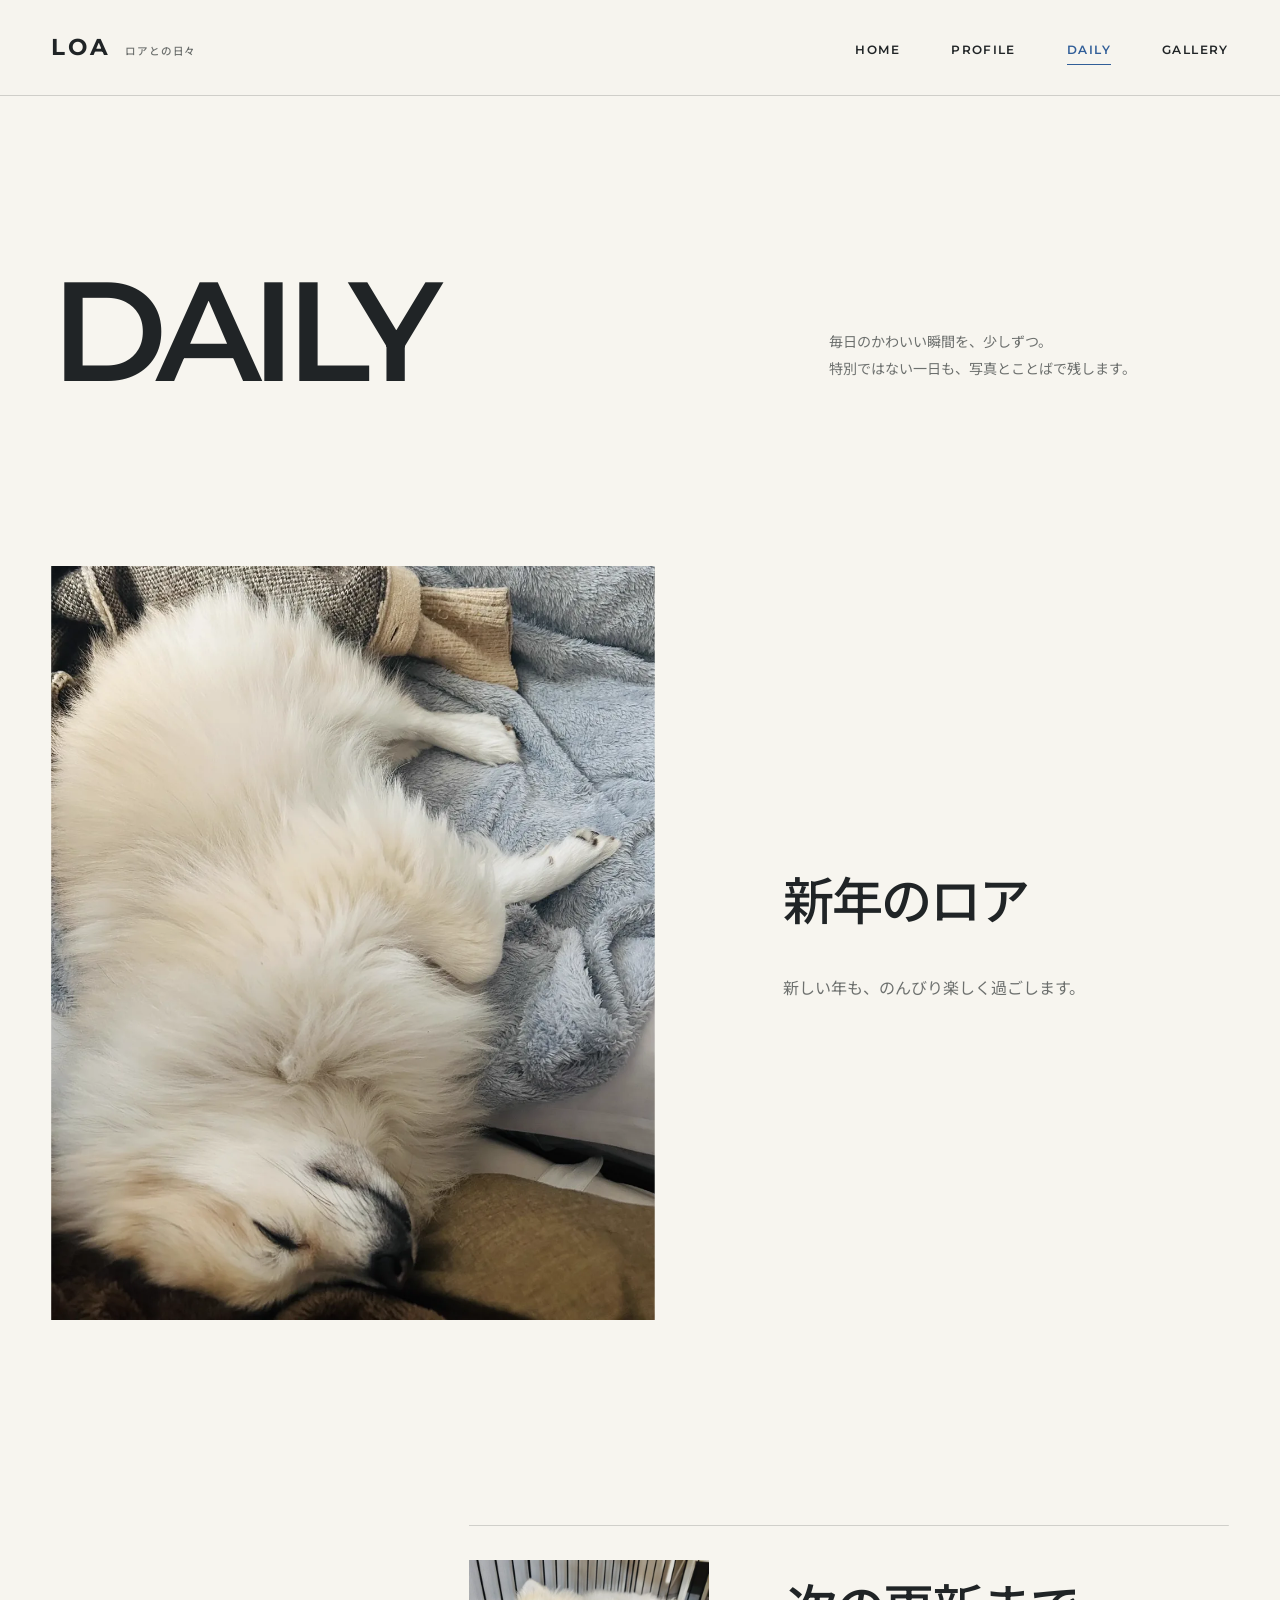
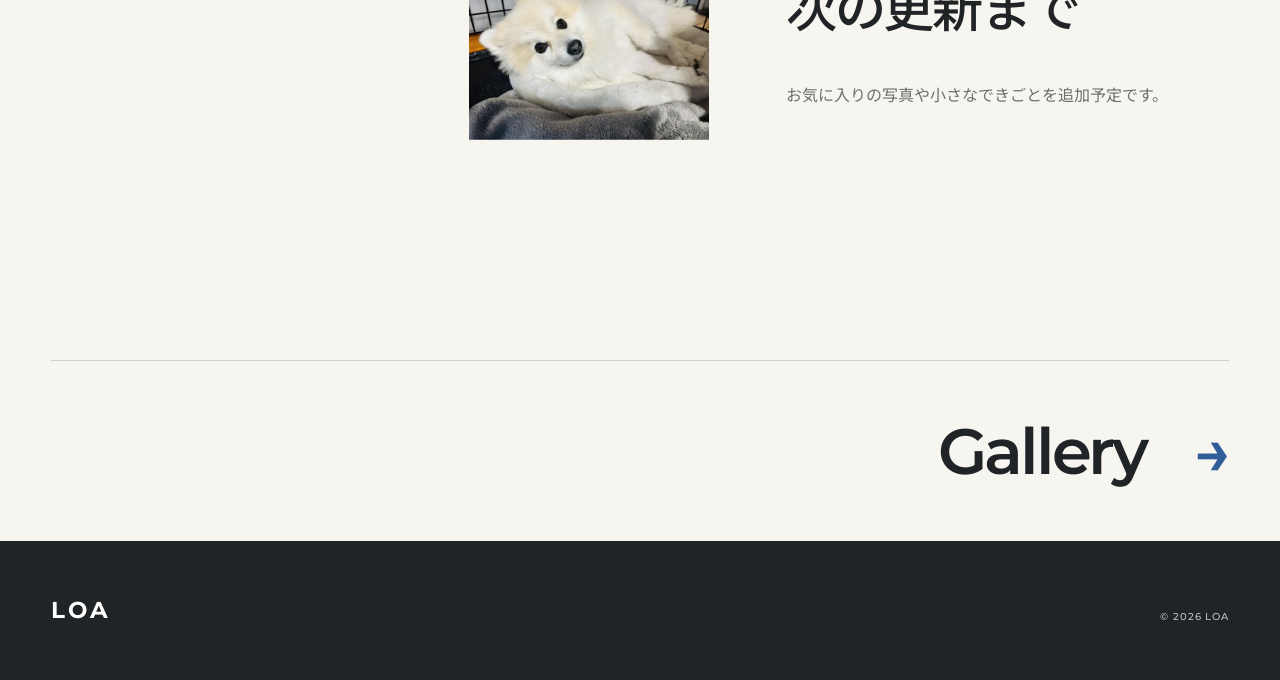
==== commit 8918ae4c: "Remove footer tagline" ====
--- a/daily.html
+++ b/daily.html
@@ -1,10 +1,10 @@
 <!doctype html><html lang="ja" class="no-js"><head>
 <meta charset="utf-8"><meta name="viewport" content="width=device-width, initial-scale=1"><title>日々の記録｜LOA</title><meta name="description" content="ロアとの何気ない毎日の記録。季節の写真や家での小さな出来事を紹介します。"><link rel="canonical" href="https://kan-official.com/roa_site/daily.html">
 <meta property="og:type" content="website"><meta property="og:locale" content="ja_JP"><meta property="og:site_name" content="LOA"><meta property="og:title" content="日々の記録｜LOA"><meta property="og:description" content="ロアとの何気ない毎日の記録。"><meta property="og:url" content="https://kan-official.com/roa_site/daily.html"><meta property="og:image" content="https://kan-official.com/roa_site/images/sinnnen.JPG"><meta name="twitter:card" content="summary_large_image"><meta name="theme-color" content="#f7f5ef">
-<link rel="icon" href="favicon.svg" type="image/svg+xml"><link rel="preconnect" href="https://fonts.googleapis.com"><link rel="preconnect" href="https://fonts.gstatic.com" crossorigin><link href="https://fonts.googleapis.com/css2?family=Montserrat:wght@500;600;700&family=Noto+Sans+JP:wght@400;500;600&display=swap" rel="stylesheet"><link rel="stylesheet" href="style.css?v=20261015-2"><script>document.documentElement.classList.replace('no-js', 'js');</script><script src="script.js?v=20261015-2" defer></script></head>
+<link rel="icon" href="favicon.svg" type="image/svg+xml"><link rel="preconnect" href="https://fonts.googleapis.com"><link rel="preconnect" href="https://fonts.gstatic.com" crossorigin><link href="https://fonts.googleapis.com/css2?family=Montserrat:wght@500;600;700&family=Noto+Sans+JP:wght@400;500;600&display=swap" rel="stylesheet"><link rel="stylesheet" href="style.css?v=20261015-5"><script>document.documentElement.classList.replace('no-js', 'js');</script><script src="script.js?v=20261015-3" defer></script></head>
 <body><a class="skip-link" href="#main">本文へ移動</a><header class="site-header" data-header><nav class="nav" aria-label="メインナビゲーション"><a class="brand" href="index.html" aria-label="LOA ホーム">LOA<span>ロアとの日々</span></a><button class="menu-button" type="button" aria-expanded="false" aria-controls="site-menu"><span class="menu-button__label">Menu</span><span class="menu-button__icon" aria-hidden="true"></span></button><div class="menu-panel" id="site-menu"><ul><li><a href="index.html">Home</a></li><li><a href="profile.html">Profile</a></li><li><a href="daily.html" aria-current="page">Daily</a></li><li><a href="gallery.html">Gallery</a></li></ul></div></nav></header>
 <main id="main"><header class="page-hero page-hero--journal section-wrap"><h1 data-reveal="text">DAILY</h1><p data-reveal="text" data-fit-lines><span>毎日のかわいい瞬間を、少しずつ。</span><span>特別ではない一日も、写真とことばで残します。</span></p></header>
 <section class="journal-list section-wrap" aria-label="日々の記録"><article class="journal-entry"><div class="journal-entry__image" data-reveal="image"><picture><source type="image/webp" srcset="images/optimized/sinnnen-640.webp 640w, images/optimized/sinnnen-1280.webp 1280w" sizes="(max-width: 760px) 100vw, 52vw"><img src="images/sinnnen.JPG" width="1108" height="1342" alt="新年の飾りをつけたロア" fetchpriority="high"></picture></div><div class="journal-entry__body" data-reveal="text"><h2>新年のロア</h2><p>新しい年も、のんびり楽しく過ごします。</p></div></article>
 <aside class="journal-note" data-reveal="text" aria-labelledby="next-update"><div class="journal-note__image"><picture><source type="image/webp" srcset="images/optimized/hausuhyoi-640.webp 640w, images/optimized/hausuhyoi-1280.webp 1280w" sizes="(max-width: 760px) 46vw, 24vw"><img src="images/hausuhyoi.jpg" width="1477" height="1108" alt="ベッドでこちらを見つめるロア" loading="lazy" decoding="async"></picture></div><div><h2 id="next-update">次の更新まで</h2><p>お気に入りの写真や小さなできごとを追加予定です。</p></div></aside></section>
 <nav class="next-page section-wrap" aria-label="次のページ"><a href="gallery.html">Gallery <span aria-hidden="true">→</span></a></nav></main>
-<footer class="site-footer"><a class="brand brand--footer" href="index.html">LOA</a><p>Life with Loa, one photograph at a time.</p><small>&copy; 2026 LOA</small></footer></body></html>
+<footer class="site-footer"><a class="brand brand--footer" href="index.html">LOA</a><small>&copy; 2026 LOA</small></footer></body></html>
--- a/style.css
+++ b/style.css
@@ -84,7 +84,7 @@
 .page-hero > p:last-child { max-width: 310px; margin: 0 0 5px; color: var(--muted); }
 .page-hero--profile { grid-template-columns: minmax(0, 1.3fr) minmax(400px, .7fr); }
 .page-hero--profile h1 { white-space: nowrap; font-size: clamp(4.5rem, 8.4vw, 9rem); }
-.page-hero--profile > p, .page-hero--journal > p { width: 100%; max-width: none; min-width: 0; }
+.page-hero--profile > p, .page-hero--journal > p, .page-hero--gallery > p { width: 100%; max-width: none; min-width: 0; }
 .page-hero--profile > p span { display: block; width: max-content; white-space: nowrap; }
 .profile-layout { display: grid; grid-template-columns: 1.12fr .88fr; gap: clamp(50px, 11vw, 150px); align-items: center; padding-bottom: clamp(120px, 18vw, 230px); }
 .profile-layout__photo img { aspect-ratio: 3 / 4; object-fit: cover; }
@@ -110,7 +110,8 @@
 
 .page-hero--journal { grid-template-columns: minmax(0, 1.3fr) minmax(400px, .7fr); }
 .page-hero--journal > p span { display: block; width: max-content; white-space: nowrap; }
-.page-hero--gallery { grid-template-columns: minmax(0, 1.4fr) minmax(240px, .6fr); }
+.page-hero--gallery { grid-template-columns: minmax(0, 1.3fr) minmax(400px, .7fr); }
+.page-hero--gallery > p span { display: block; width: max-content; white-space: nowrap; }
 .journal-list { padding-bottom: clamp(120px, 18vw, 220px); }
 .journal-entry { display: grid; grid-template-columns: 1.15fr .85fr; gap: clamp(45px, 10vw, 130px); align-items: center; }
 .journal-entry__image img { aspect-ratio: 4 / 5; object-fit: cover; }
@@ -132,21 +133,21 @@
 .gallery-item figcaption span { color: var(--blue); }
 
 .lightbox[hidden] { display: none; }
-.lightbox { position: fixed; z-index: 100; inset: 0; display: grid; place-items: center; color: white; }
+.lightbox { position: fixed; z-index: 100; inset: 0; display: grid; place-items: center; overflow: hidden; padding: 18px 20px; color: white; }
 .lightbox__backdrop { position: absolute; inset: 0; background: rgba(15, 17, 18, .95); }
-.lightbox__content { position: relative; display: flex; flex-direction: column; width: min(100% - 40px, 1380px); height: min(100% - 36px, 900px); }
-.lightbox__close { align-self: end; margin-bottom: 12px; padding: 8px 0 8px 18px; border: 0; color: white; background: transparent; font: 500 .72rem/1 "Montserrat", sans-serif; letter-spacing: .1em; text-transform: uppercase; cursor: pointer; }
+.lightbox__content { position: relative; display: flex; flex-direction: column; width: min(100%, 1380px); height: min(100%, 900px); min-width: 0; min-height: 0; overflow: hidden; }
+.lightbox__close { flex: 0 0 auto; align-self: end; margin-bottom: 12px; padding: 8px 0 8px 18px; border: 0; color: white; background: transparent; font: 500 .72rem/1 "Montserrat", sans-serif; letter-spacing: .1em; text-transform: uppercase; cursor: pointer; }
 .lightbox__close span { margin-left: 9px; font-size: 1.4rem; }
-.lightbox__stage { display: grid; grid-template-columns: 54px minmax(0, 1fr) 54px; flex: 1; align-items: center; min-height: 0; }
-.lightbox__stage img { width: 100%; height: 100%; object-fit: contain; }
+.lightbox__stage { display: grid; grid-template-columns: 54px minmax(0, 1fr) 54px; flex: 1 1 0; align-items: center; min-width: 0; min-height: 0; overflow: hidden; }
+.lightbox__stage img { display: block; width: 100%; height: 100%; min-width: 0; min-height: 0; max-width: 100%; max-height: 100%; object-fit: contain; }
 .lightbox__nav { width: 46px; height: 46px; border: 1px solid rgba(255,255,255,.45); border-radius: 50%; color: white; background: transparent; cursor: pointer; }
-.lightbox__meta { display: flex; justify-content: space-between; gap: 30px; padding: 14px 54px 0; font-size: .78rem; }
+.lightbox__meta { display: flex; flex: 0 0 auto; justify-content: space-between; gap: 30px; padding: 14px 54px 0; font-size: .78rem; }
 .lightbox__meta p { margin: 0; }
 
 .site-footer { display: grid; grid-template-columns: 1fr auto 1fr; align-items: end; gap: 30px; padding: 58px var(--gutter); color: var(--paper); background: var(--ink); }
 .brand--footer { color: white; }
 .site-footer p { margin: 0; color: #bfc1bd; font: 500 .68rem/1.6 "Montserrat", sans-serif; letter-spacing: .08em; }
-.site-footer small { justify-self: end; color: #bfc1bd; font: 500 .65rem/1 "Montserrat", sans-serif; letter-spacing: .08em; }
+.site-footer small { grid-column: 3; justify-self: end; color: #bfc1bd; font: 500 .65rem/1 "Montserrat", sans-serif; letter-spacing: .08em; }
 
 .js [data-reveal] { opacity: 0; }
 .js [data-reveal="image"] { clip-path: inset(0 0 12% 0); transform: translateY(16px); }
@@ -207,7 +208,8 @@
     .page-hero h1 { font-size: clamp(4rem, 20vw, 6rem); }
     .page-hero--profile h1 { font-size: clamp(3rem, 15.5vw, 6rem); }
     .page-hero--profile > p:last-child,
-    .page-hero--journal > p:last-child { font-size: clamp(.52rem, 2.4vw, .9rem); letter-spacing: -.03em; }
+    .page-hero--journal > p:last-child,
+    .page-hero--gallery > p:last-child { font-size: clamp(.52rem, 2.4vw, .9rem); letter-spacing: -.03em; }
     .profile-layout__copy h2 { font-size: clamp(1.55rem, 6.4vw, 2.4rem); }
     .facts { gap: 44px; padding-block: 78px 96px; }
     .facts h2 { font-size: clamp(2.5rem, 13vw, 3.8rem); }
@@ -223,12 +225,13 @@
     .gallery-item--offset { width: 88%; }
     .gallery-item--landscape { margin-top: 0; }
     .gallery-item--portrait-end { width: 90%; margin-left: auto; }
-    .lightbox__content { width: calc(100% - 20px); height: calc(100% - 24px); }
+    .lightbox { padding: 12px 10px; }
+    .lightbox__content { width: 100%; height: 100%; }
     .lightbox__stage { grid-template-columns: 44px minmax(0, 1fr) 44px; }
     .lightbox__nav { width: 38px; height: 38px; }
     .lightbox__meta { padding-inline: 6px; }
     .site-footer { grid-template-columns: 1fr; align-items: start; }
-    .site-footer small { justify-self: start; }
+    .site-footer small { grid-column: auto; justify-self: start; }
 }
 
 @media (prefers-reduced-motion: reduce) {
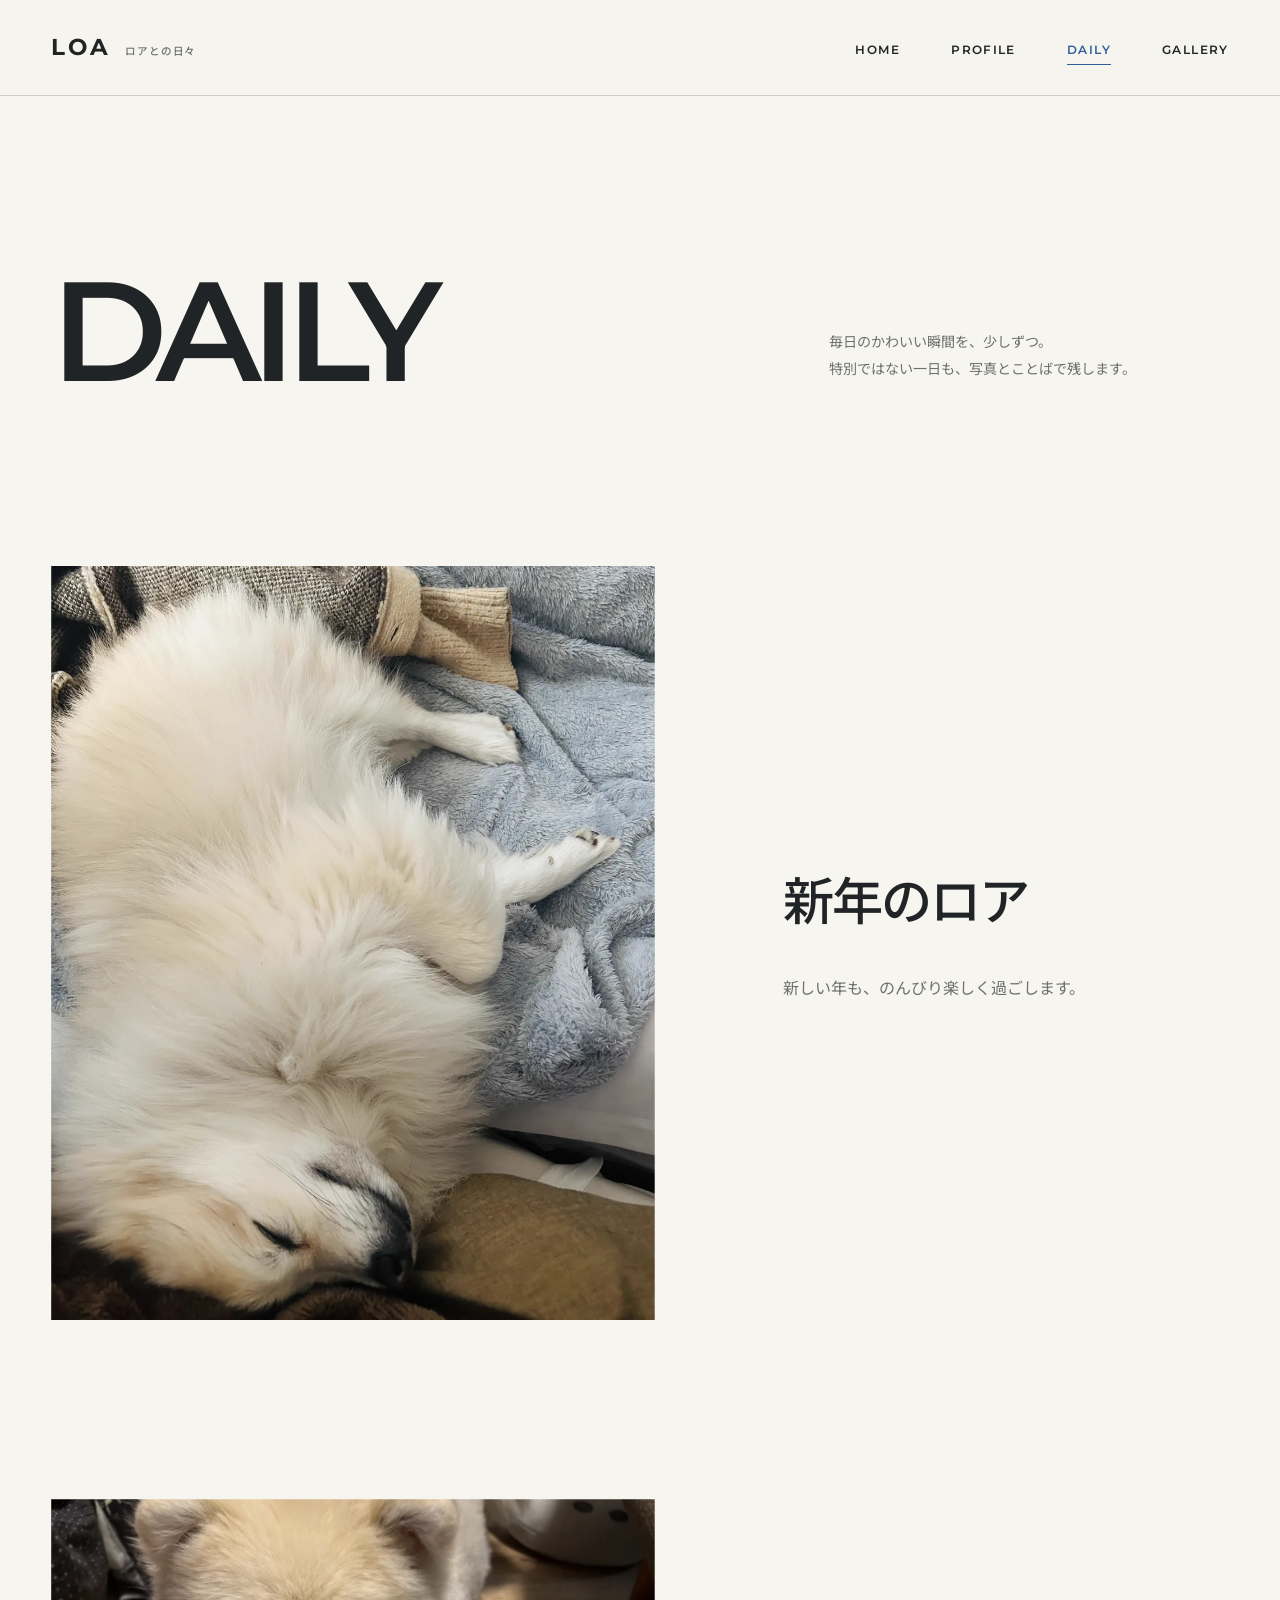
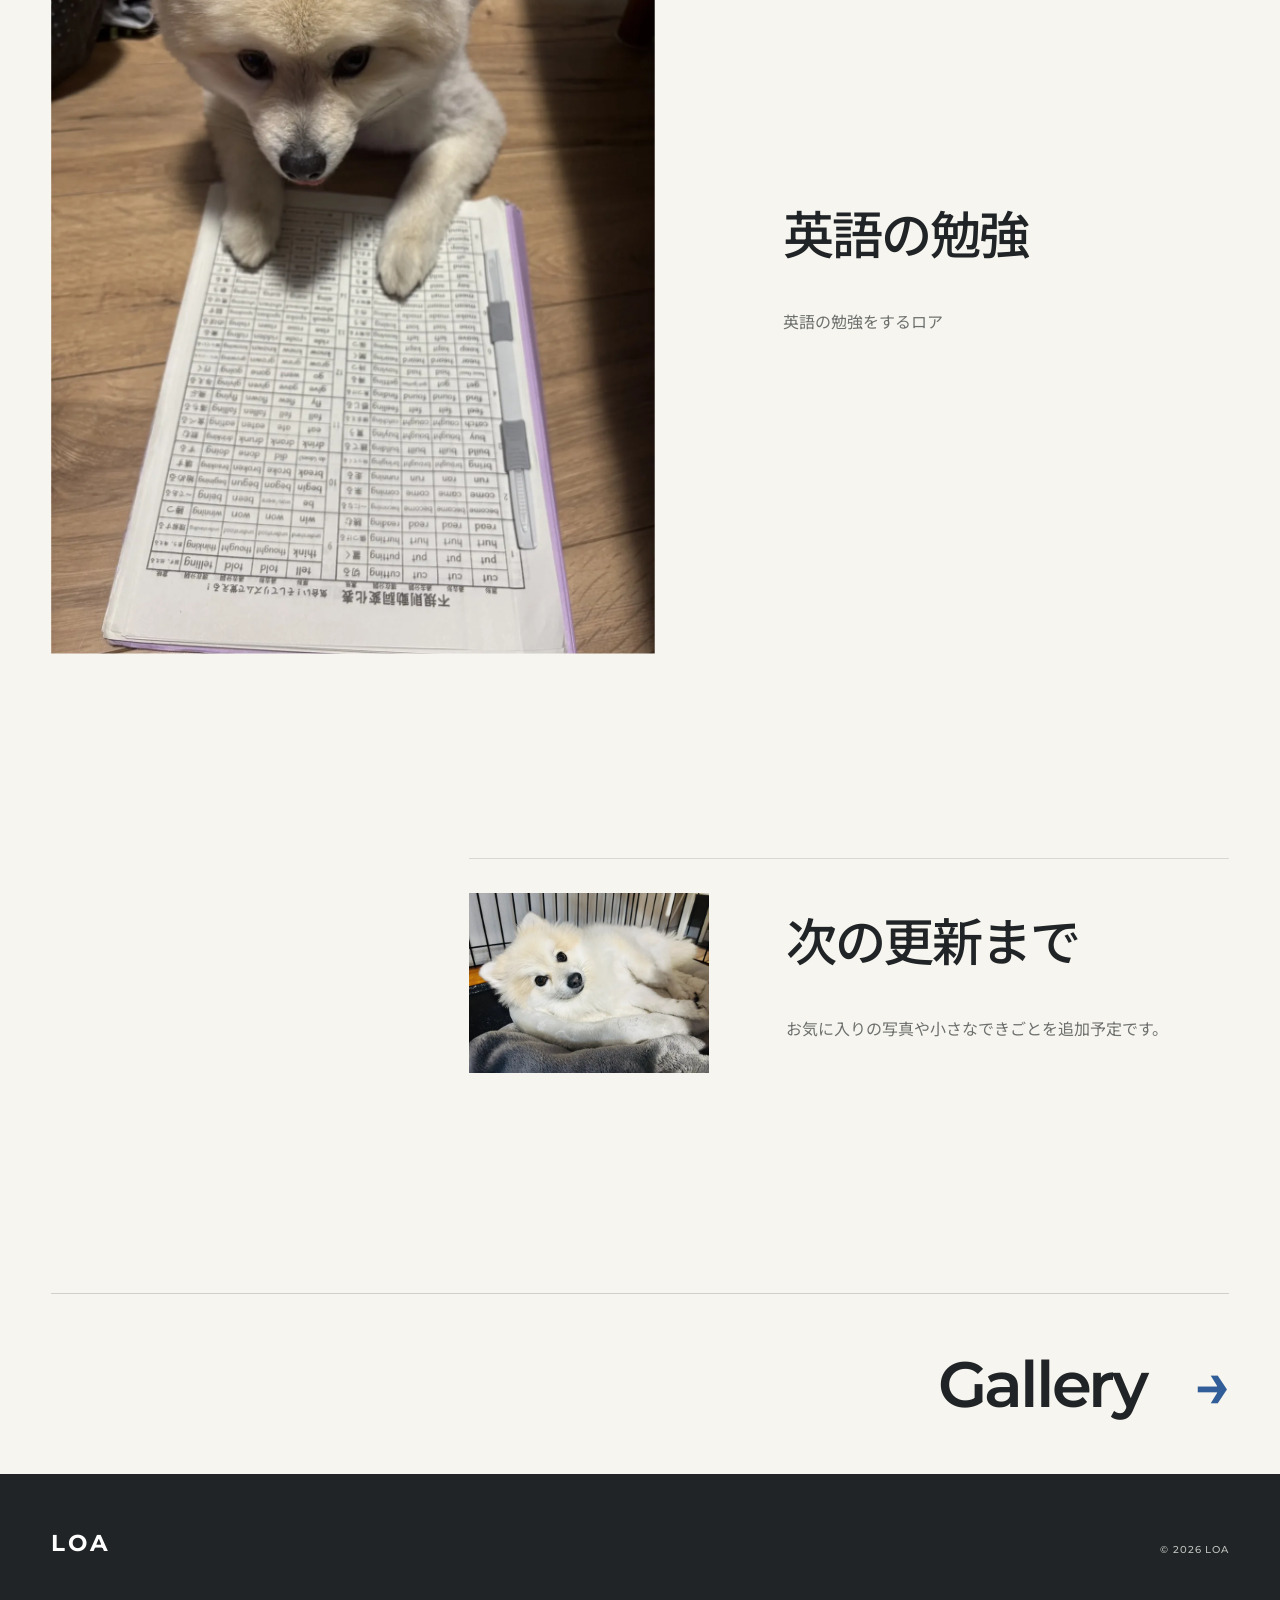
==== commit 9a6efebc: "Add English study entry to daily" ====
--- a/daily.html
+++ b/daily.html
@@ -1,10 +1,11 @@
 <!doctype html><html lang="ja" class="no-js"><head>
 <meta charset="utf-8"><meta name="viewport" content="width=device-width, initial-scale=1"><title>日々の記録｜LOA</title><meta name="description" content="ロアとの何気ない毎日の記録。季節の写真や家での小さな出来事を紹介します。"><link rel="canonical" href="https://kan-official.com/roa_site/daily.html">
 <meta property="og:type" content="website"><meta property="og:locale" content="ja_JP"><meta property="og:site_name" content="LOA"><meta property="og:title" content="日々の記録｜LOA"><meta property="og:description" content="ロアとの何気ない毎日の記録。"><meta property="og:url" content="https://kan-official.com/roa_site/daily.html"><meta property="og:image" content="https://kan-official.com/roa_site/images/sinnnen.JPG"><meta name="twitter:card" content="summary_large_image"><meta name="theme-color" content="#f7f5ef">
-<link rel="icon" href="favicon.svg" type="image/svg+xml"><link rel="preconnect" href="https://fonts.googleapis.com"><link rel="preconnect" href="https://fonts.gstatic.com" crossorigin><link href="https://fonts.googleapis.com/css2?family=Montserrat:wght@500;600;700&family=Noto+Sans+JP:wght@400;500;600&display=swap" rel="stylesheet"><link rel="stylesheet" href="style.css?v=20261015-5"><script>document.documentElement.classList.replace('no-js', 'js');</script><script src="script.js?v=20261015-3" defer></script></head>
+<link rel="icon" href="favicon.png?v=20261015" type="image/png"><link rel="apple-touch-icon" href="favicon.png?v=20261015"><link rel="preconnect" href="https://fonts.googleapis.com"><link rel="preconnect" href="https://fonts.gstatic.com" crossorigin><link href="https://fonts.googleapis.com/css2?family=Montserrat:wght@500;600;700&family=Noto+Sans+JP:wght@400;500;600&display=swap" rel="stylesheet"><link rel="stylesheet" href="style.css?v=20261015-6"><script>document.documentElement.classList.replace('no-js', 'js');</script><script src="script.js?v=20261015-3" defer></script></head>
 <body><a class="skip-link" href="#main">本文へ移動</a><header class="site-header" data-header><nav class="nav" aria-label="メインナビゲーション"><a class="brand" href="index.html" aria-label="LOA ホーム">LOA<span>ロアとの日々</span></a><button class="menu-button" type="button" aria-expanded="false" aria-controls="site-menu"><span class="menu-button__label">Menu</span><span class="menu-button__icon" aria-hidden="true"></span></button><div class="menu-panel" id="site-menu"><ul><li><a href="index.html">Home</a></li><li><a href="profile.html">Profile</a></li><li><a href="daily.html" aria-current="page">Daily</a></li><li><a href="gallery.html">Gallery</a></li></ul></div></nav></header>
 <main id="main"><header class="page-hero page-hero--journal section-wrap"><h1 data-reveal="text">DAILY</h1><p data-reveal="text" data-fit-lines><span>毎日のかわいい瞬間を、少しずつ。</span><span>特別ではない一日も、写真とことばで残します。</span></p></header>
 <section class="journal-list section-wrap" aria-label="日々の記録"><article class="journal-entry"><div class="journal-entry__image" data-reveal="image"><picture><source type="image/webp" srcset="images/optimized/sinnnen-640.webp 640w, images/optimized/sinnnen-1280.webp 1280w" sizes="(max-width: 760px) 100vw, 52vw"><img src="images/sinnnen.JPG" width="1108" height="1342" alt="新年の飾りをつけたロア" fetchpriority="high"></picture></div><div class="journal-entry__body" data-reveal="text"><h2>新年のロア</h2><p>新しい年も、のんびり楽しく過ごします。</p></div></article>
+<article class="journal-entry"><div class="journal-entry__image" data-reveal="image"><picture><source type="image/webp" srcset="images/optimized/loa-english-study-640.webp 640w, images/optimized/loa-english-study-1280.webp 1280w" sizes="(max-width: 760px) 100vw, 52vw"><img src="images/loa-english-study.png" width="1536" height="2048" alt="英語の教材の上に前足を置くロア" loading="lazy" decoding="async"></picture></div><div class="journal-entry__body" data-reveal="text"><h2>英語の勉強</h2><p>英語の勉強をするロア</p></div></article>
 <aside class="journal-note" data-reveal="text" aria-labelledby="next-update"><div class="journal-note__image"><picture><source type="image/webp" srcset="images/optimized/hausuhyoi-640.webp 640w, images/optimized/hausuhyoi-1280.webp 1280w" sizes="(max-width: 760px) 46vw, 24vw"><img src="images/hausuhyoi.jpg" width="1477" height="1108" alt="ベッドでこちらを見つめるロア" loading="lazy" decoding="async"></picture></div><div><h2 id="next-update">次の更新まで</h2><p>お気に入りの写真や小さなできごとを追加予定です。</p></div></aside></section>
 <nav class="next-page section-wrap" aria-label="次のページ"><a href="gallery.html">Gallery <span aria-hidden="true">→</span></a></nav></main>
 <footer class="site-footer"><a class="brand brand--footer" href="index.html">LOA</a><small>&copy; 2026 LOA</small></footer></body></html>
--- a/style.css
+++ b/style.css
@@ -114,6 +114,7 @@
 .page-hero--gallery > p span { display: block; width: max-content; white-space: nowrap; }
 .journal-list { padding-bottom: clamp(120px, 18vw, 220px); }
 .journal-entry { display: grid; grid-template-columns: 1.15fr .85fr; gap: clamp(45px, 10vw, 130px); align-items: center; }
+.journal-entry + .journal-entry { margin-top: clamp(100px, 14vw, 190px); }
 .journal-entry__image img { aspect-ratio: 4 / 5; object-fit: cover; }
 .journal-entry__body h2, .journal-note h2 { font-size: clamp(2rem, 4vw, 4.1rem); }
 .journal-entry__body > p:last-child, .journal-note p:last-child { color: var(--muted); }
